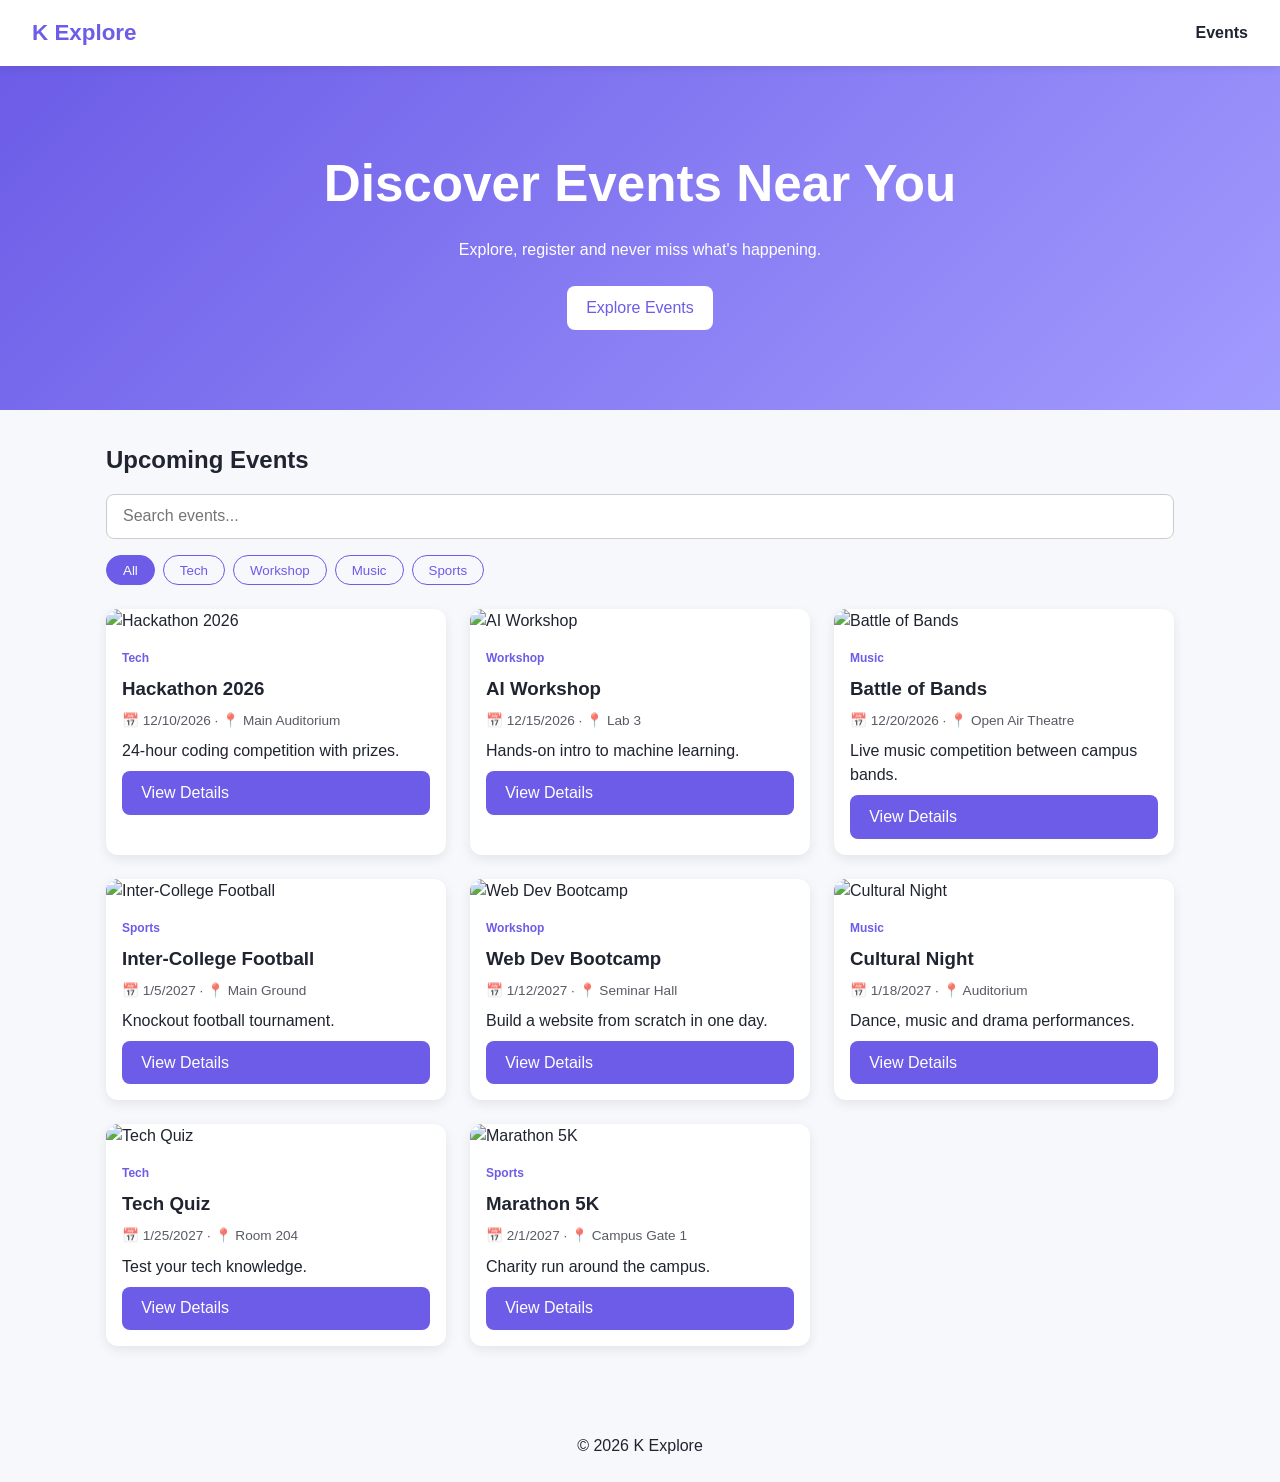
==== index.html @ 664d9fd5 "feat: add home page with event cards, search and filter" ====
<!DOCTYPE html>
<html lang="en">
<head>
  <meta charset="UTF-8">
  <meta name="viewport" content="width=device-width, initial-scale=1.0">
  <title>K Explore – Events</title>
  <link rel="stylesheet" href="css/style.css">
</head>
<body>
  <header class="navbar">
    <a href="index.html" class="logo">K Explore</a>
    <nav>
      <a href="#events">Events</a>
    </nav>
  </header>

  <main>
    <section class="hero">
      <h1>Discover Events Near You</h1>
      <p>Explore, register and never miss what's happening.</p>
      <a href="#events" class="btn">Explore Events</a>
    </section>

    <section id="events" class="container">
      <h2>Upcoming Events</h2>
      <input type="search" id="search" placeholder="Search events...">
      <div id="filters" class="filters"></div>
      <div id="events-grid" class="grid"></div>
    </section>
  </main>

  <footer>
    <p>&copy; 2026 K Explore</p>
  </footer>

  <script src="js/data.js"></script>
  <script src="js/main.js"></script>
</body>
</html>
---- css/style.css ----
:root {
  --bg: #f7f8fc;
  --card: #ffffff;
  --text: #1f2430;
  --primary: #6c5ce7;
}

* { box-sizing: border-box; margin: 0; padding: 0; }

body {
  font-family: "Segoe UI", sans-serif;
  background: var(--bg);
  color: var(--text);
  line-height: 1.5;
}

.navbar {
  display: flex;
  justify-content: space-between;
  align-items: center;
  padding: 1rem 2rem;
  background: var(--card);
  position: sticky;
  top: 0;
  box-shadow: 0 2px 8px rgba(0,0,0,.08);
}
.navbar a { text-decoration: none; color: var(--text); font-weight: 600; }
.logo { color: var(--primary) !important; font-size: 1.4rem; }

.hero {
  text-align: center;
  padding: 5rem 1rem;
  color: #fff;
  background: linear-gradient(135deg, #6c5ce7, #a29bfe);
}
.hero h1 { font-size: clamp(2rem, 5vw, 3.2rem); }
.hero p { margin: 1rem 0 1.5rem; }

.btn {
  display: inline-block;
  padding: .6rem 1.2rem;
  background: var(--primary);
  color: #fff !important;
  border-radius: 8px;
  text-decoration: none;
  transition: transform .2s, opacity .2s;
}
.btn:hover { transform: translateY(-2px); opacity: .9; }
.hero .btn { background: #fff; color: var(--primary) !important; }

.container { max-width: 1100px; margin: 0 auto; padding: 2rem 1rem; }

#search {
  width: 100%;
  padding: .8rem 1rem;
  margin: 1rem 0;
  border: 1px solid #ccc;
  border-radius: 8px;
  font-size: 1rem;
}

.filters { display: flex; flex-wrap: wrap; gap: .5rem; margin-bottom: 1.5rem; }
.filter-btn {
  padding: .4rem 1rem;
  border: 1px solid var(--primary);
  background: transparent;
  color: var(--primary);
  border-radius: 20px;
  cursor: pointer;
  transition: .2s;
}
.filter-btn.active, .filter-btn:hover { background: var(--primary); color: #fff; }

.grid {
  display: grid;
  grid-template-columns: repeat(auto-fill, minmax(260px, 1fr));
  gap: 1.5rem;
}

.card {
  background: var(--card);
  border-radius: 12px;
  overflow: hidden;
  box-shadow: 0 4px 12px rgba(0,0,0,.08);
  transition: transform .25s;
}
.card:hover { transform: translateY(-6px); }
.card img { width: 100%; height: 170px; object-fit: cover; }
.card-body { padding: 1rem; display: flex; flex-direction: column; gap: .5rem; }
.tag { font-size: .75rem; color: var(--primary); font-weight: 700; }
.meta { font-size: .85rem; opacity: .75; }

footer { text-align: center; padding: 1.5rem; margin-top: 2rem; }
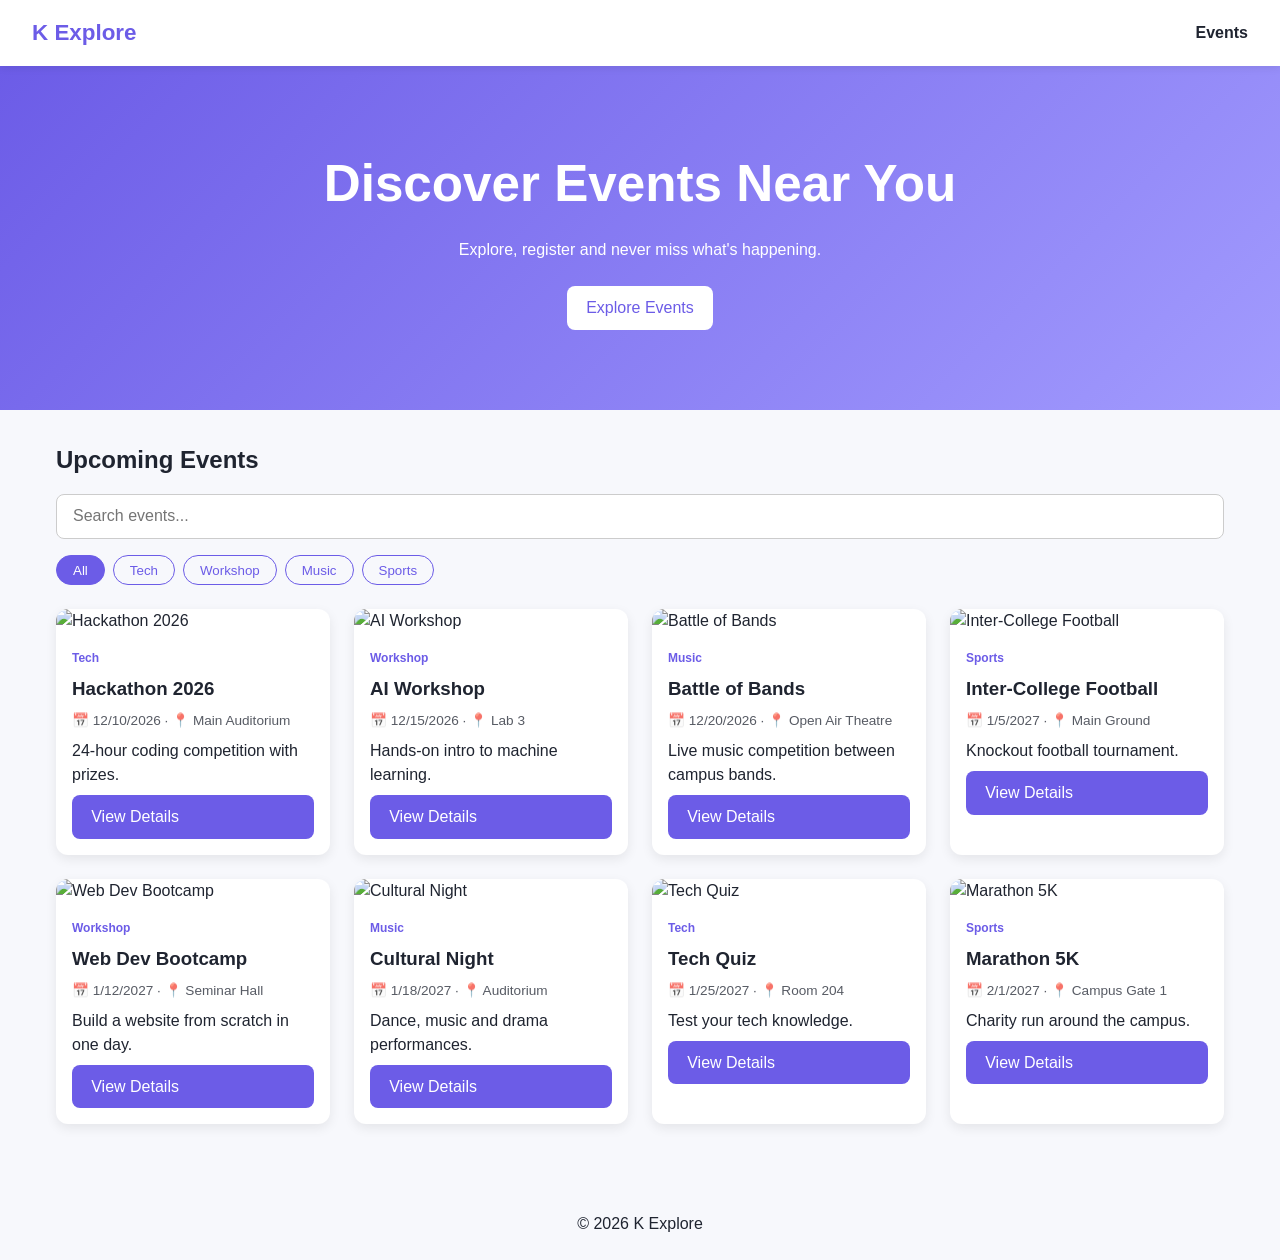
==== commit 8e9150e2: "feat: responsive design, README, and deployment" ====
--- a/index.html
+++ b/index.html
@@ -4,7 +4,10 @@
   <meta charset="UTF-8">
   <meta name="viewport" content="width=device-width, initial-scale=1.0">
   <title>K Explore – Events</title>
+  <link rel="stylesheet" href="css/theme.css">
   <link rel="stylesheet" href="css/style.css">
+  <link rel="stylesheet" href="css/responsive.css">
+  <script src="js/theme.js"></script>
 </head>
 <body>
   <header class="navbar">
--- a/css/theme.css
+++ b/css/theme.css
@@ -0,0 +1,25 @@
+:root {
+  --bg: #f7f8fc;
+  --card: #ffffff;
+  --text: #1f2430;
+  --primary: #6c5ce7;
+  --border: #cccccc;
+  --accent-bg: #ece9ff;
+  --success-bg: #e8f9ef;
+  --shadow: rgba(0, 0, 0, .08);
+}
+
+[data-theme="dark"] {
+  --bg: #12141c;
+  --card: #1c1f2b;
+  --text: #e8eaf2;
+  --primary: #8b7dff;
+  --border: #3a3f52;
+  --accent-bg: #2a2650;
+  --success-bg: #12301f;
+  --shadow: rgba(0, 0, 0, .5);
+}
+
+body, .navbar, .card, .form-section, input, select {
+  transition: background-color .3s, color .3s, border-color .3s;
+}
--- a/css/style.css
+++ b/css/style.css
@@ -90,4 +90,38 @@
 .tag { font-size: .75rem; color: var(--primary); font-weight: 700; }
 .meta { font-size: .85rem; opacity: .75; }
 
-footer { text-align: center; padding: 1.5rem; margin-top: 2rem; }+footer { text-align: center; padding: 1.5rem; margin-top: 2rem; }
+
+.detail-img { width: 100%; max-height: 380px; object-fit: cover; border-radius: 12px; margin-bottom: 1rem; }
+#event-details h1 { margin: .5rem 0; }
+.countdown { margin: 1rem 0; padding: .8rem 1rem; background: #ece9ff; color: var(--primary); border-radius: 8px; font-weight: 600; }
+
+.form-section { margin-top: 2.5rem; background: var(--card); padding: 1.5rem; border-radius: 12px; box-shadow: 0 4px 12px rgba(0,0,0,.08); }
+form { display: flex; flex-direction: column; gap: .4rem; margin-top: 1rem; }
+form label { font-weight: 600; margin-top: .6rem; }
+form input, form select { padding: .7rem; border: 1px solid #ccc; border-radius: 8px; font-size: 1rem; }
+form input:focus, form select:focus { outline: 2px solid var(--primary); border-color: transparent; }
+form .btn { margin-top: 1rem; border: none; cursor: pointer; font-size: 1rem; }
+.error { color: #d63031; min-height: 1rem; }
+
+.confirmation { text-align: center; padding: 1.5rem; background: #e8f9ef; border-radius: 12px; margin-top: 1rem; }
+.confirmation h3 { color: #00a85a; margin-bottom: .5rem; }
+.confirmation .btn { margin-top: 1rem; }
+
+#search, form input, form select {
+  background: var(--card);
+  color: var(--text);
+}
+
+.theme-btn {
+  background: none;
+  border: 1px solid var(--border);
+  border-radius: 50%;
+  width: 40px;
+  height: 40px;
+  font-size: 1.2rem;
+  cursor: pointer;
+  margin-left: 1rem;
+  transition: transform .2s;
+}
+.theme-btn:hover { transform: rotate(20deg) scale(1.1); }
--- a/css/responsive.css
+++ b/css/responsive.css
@@ -0,0 +1,26 @@
+/* Tablet */
+@media (max-width: 768px) {
+  .navbar { padding: 1rem; }
+  .hero { padding: 3.5rem 1rem; }
+  .container { padding: 1.5rem 1rem; }
+  .grid { grid-template-columns: repeat(auto-fill, minmax(220px, 1fr)); gap: 1rem; }
+  .detail-img { max-height: 260px; }
+}
+
+/* Mobile */
+@media (max-width: 480px) {
+  .logo { font-size: 1.15rem; }
+  .navbar nav { display: flex; align-items: center; gap: .5rem; font-size: .9rem; }
+  .theme-btn { margin-left: 0; width: 36px; height: 36px; }
+  .hero { padding: 2.5rem 1rem; }
+  .grid { grid-template-columns: 1fr; }
+  .filters { gap: .4rem; }
+  .filter-btn { padding: .35rem .8rem; font-size: .9rem; }
+  .form-section { padding: 1rem; }
+  .countdown { font-size: .9rem; }
+}
+
+/* Large screens */
+@media (min-width: 1200px) {
+  .container { max-width: 1200px; }
+}
